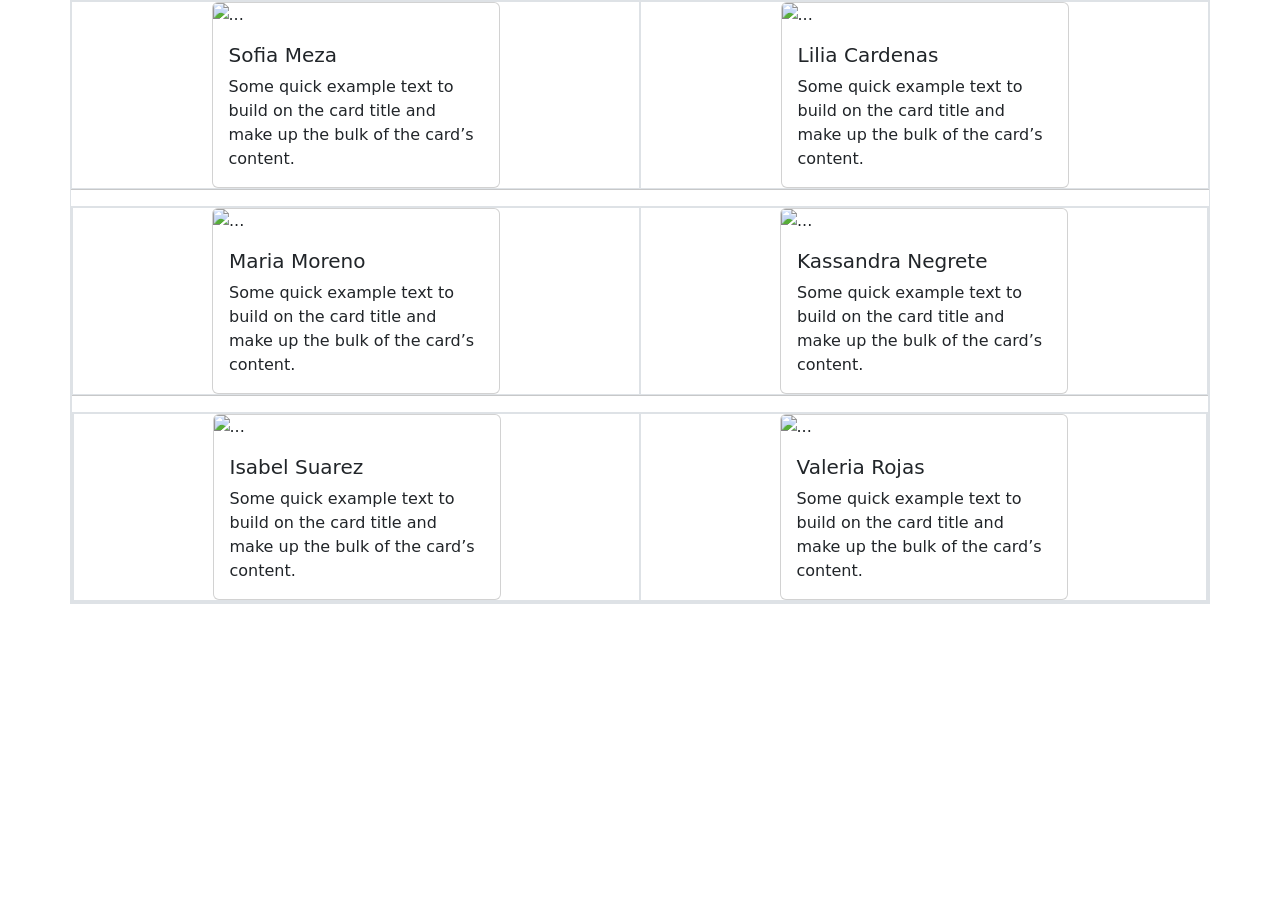
==== about.html @ 9cfa8917 "Se crea la estructura html" ====
<!DOCTYPE html>
<html lang="en">
<head>
    <meta charset="UTF-8">
    <meta name="viewport" content="width=device-width, initial-scale=1.0">
    <title>Nosotros</title>
    <link href="https://cdn.jsdelivr.net/npm/bootstrap@5.3.7/dist/css/bootstrap.min.css" rel="stylesheet" integrity="sha384-LN+7fdVzj6u52u30Kp6M/trliBMCMKTyK833zpbD+pXdCLuTusPj697FH4R/5mcr" crossorigin="anonymous">
</head>
<body>
   <div class="container border">
  <div class="row">
    <div class=" col-3 col-md col-sm border">
            <div class="card mx-auto" style="width: 18rem; margin:auto">
  <img src="" class="card-img-top" alt="...">
  <div class="card-body">
    <h5 class="card-title">Sofia Meza</h5>
    <p class="card-text">Some quick example text to build on the card title and make up the bulk of the card’s content.</p>
  </div>
        </div>
  </div>

  <div class="col-sm border">
     <div class="card mx-auto" style="width: 18rem; margin:auto">
  <img src="" class="card-img-top" alt="...">
  <div class="card-body">
    <h5 class="card-title">Lilia Cardenas</h5>
    <p class="card-text">Some quick example text to build on the card title and make up the bulk of the card’s content.</p>
  </div>
     </div>
</div>
<hr>

<div class="container border">
  <div class="row">
    <div class=" col-3 col-md col-sm border">
            <div class="card mx-auto" style="width: 18rem; margin:auto">
  <img src="" class="card-img-top" alt="...">
  <div class="card-body">
    <h5 class="card-title">Maria Moreno</h5>
    <p class="card-text">Some quick example text to build on the card title and make up the bulk of the card’s content.</p>
  </div>
        </div>
  </div>

  <div class="col-sm border">
     <div class="card mx-auto" style="width: 18rem; margin:auto">
  <img src="" class="card-img-top" alt="...">
  <div class="card-body">
    <h5 class="card-title"> Kassandra Negrete</h5>
    <p class="card-text">Some quick example text to build on the card title and make up the bulk of the card’s content.</p>
  </div>
     </div>
</div>

<hr>

<div class="container border">
  <div class="row">
    <div class=" col-3 col-md col-sm border">
            <div class="card mx-auto" style="width: 18rem; margin:auto">
  <img src="" class="card-img-top" alt="...">
  <div class="card-body">
    <h5 class="card-title">Isabel Suarez</h5>
    <p class="card-text">Some quick example text to build on the card title and make up the bulk of the card’s content.</p>
  </div>
        </div>
  </div>
  <div class="col-sm border">
     <div class="card mx-auto" style="width: 18rem; margin:auto">
  <img src="" class="card-img-top" alt="...">
  <div class="card-body">
    <h5 class="card-title">Valeria Rojas</h5>
    <p class="card-text">Some quick example text to build on the card title and make up the bulk of the card’s content.</p>
  </div>
     </div>

</div>

    <script src="https://cdn.jsdelivr.net/npm/bootstrap@5.3.7/dist/js/bootstrap.bundle.min.js" integrity="sha384-ndDqU0Gzau9qJ1lfW4pNLlhNTkCfHzAVBReH9diLvGRem5+R9g2FzA8ZGN954O5Q" crossorigin="anonymous"></script>
</body>
</html>
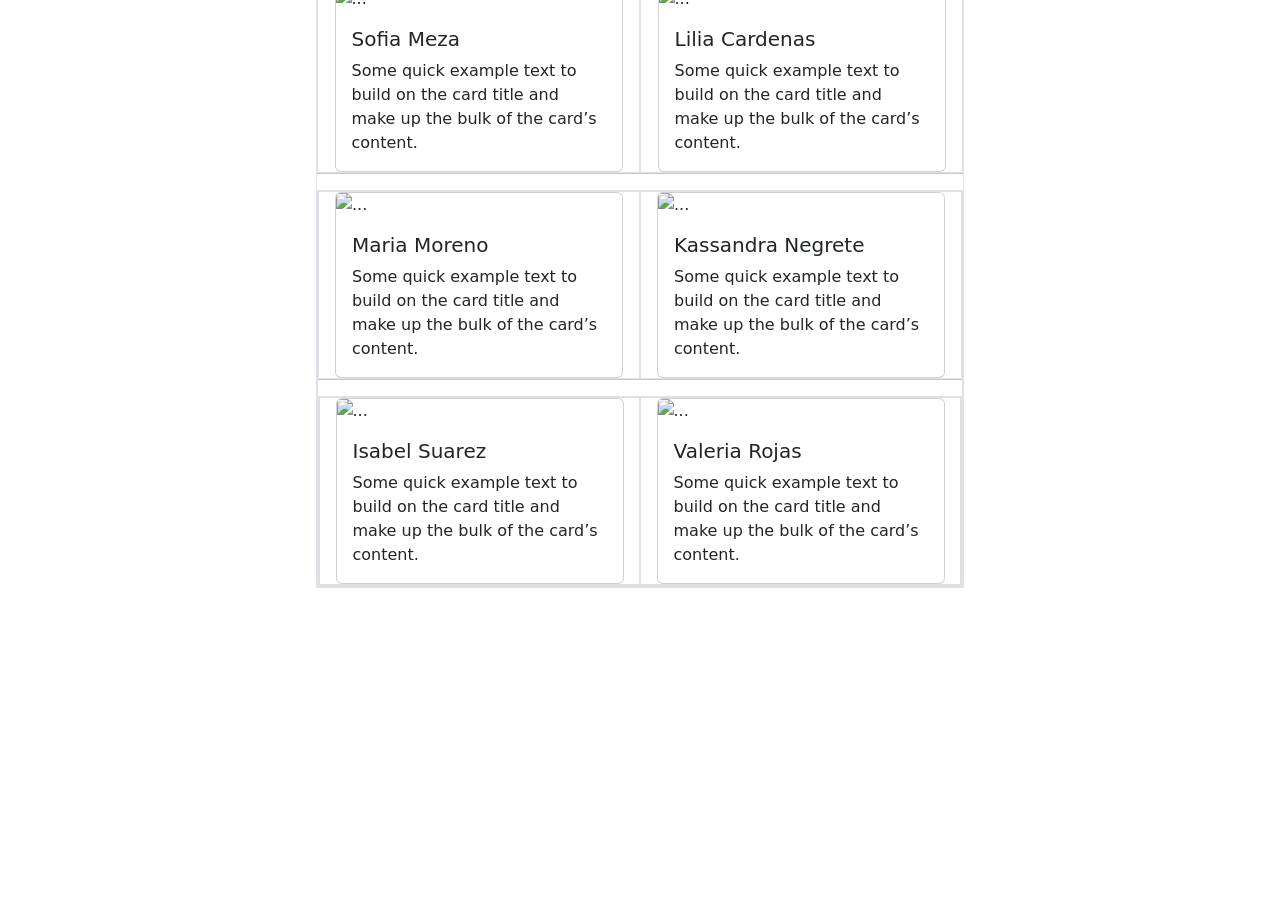
==== commit d8048deb: "Se creo la estructura html responsive" ====
--- a/about.html
+++ b/about.html
@@ -7,6 +7,7 @@
     <link href="https://cdn.jsdelivr.net/npm/bootstrap@5.3.7/dist/css/bootstrap.min.css" rel="stylesheet" integrity="sha384-LN+7fdVzj6u52u30Kp6M/trliBMCMKTyK833zpbD+pXdCLuTusPj697FH4R/5mcr" crossorigin="anonymous">
 </head>
 <body>
+    <div class="row row-cols-1 row-cols-md-2  g-3">
    <div class="container border">
   <div class="row">
     <div class=" col-3 col-md col-sm border">
@@ -73,8 +74,8 @@
     <p class="card-text">Some quick example text to build on the card title and make up the bulk of the card’s content.</p>
   </div>
      </div>
-
 </div>
+  </div>
 
     <script src="https://cdn.jsdelivr.net/npm/bootstrap@5.3.7/dist/js/bootstrap.bundle.min.js" integrity="sha384-ndDqU0Gzau9qJ1lfW4pNLlhNTkCfHzAVBReH9diLvGRem5+R9g2FzA8ZGN954O5Q" crossorigin="anonymous"></script>
 </body>
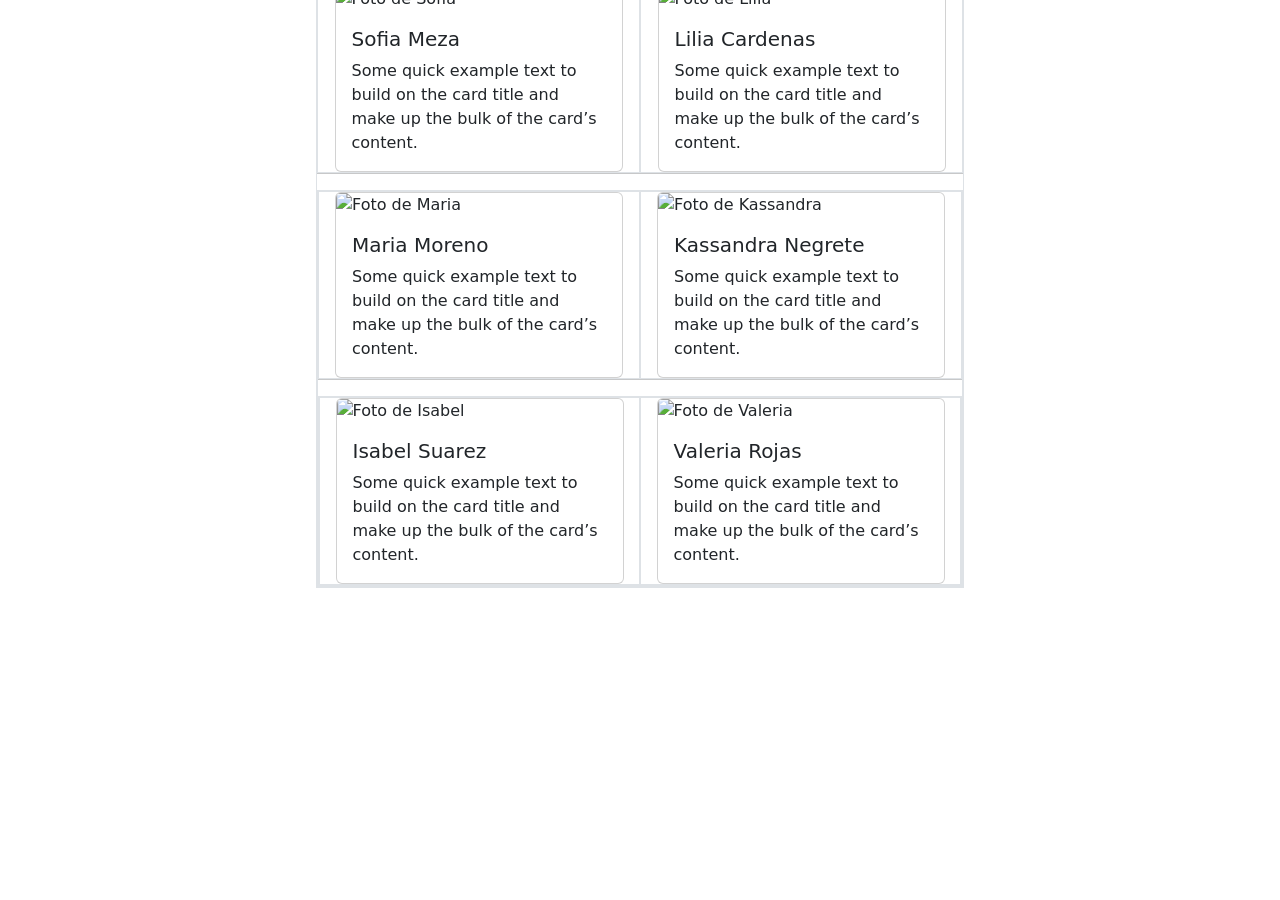
==== commit abf4cea6: "Se agregaron las imagenes en la estructura html" ====
--- a/about.html
+++ b/about.html
@@ -12,7 +12,7 @@
   <div class="row">
     <div class=" col-3 col-md col-sm border">
             <div class="card mx-auto" style="width: 18rem; margin:auto">
-  <img src="" class="card-img-top" alt="...">
+  <img src="img/sofia.jpg" class="card-img-top" alt="Foto de Sofia">
   <div class="card-body">
     <h5 class="card-title">Sofia Meza</h5>
     <p class="card-text">Some quick example text to build on the card title and make up the bulk of the card’s content.</p>
@@ -22,7 +22,7 @@
 
   <div class="col-sm border">
      <div class="card mx-auto" style="width: 18rem; margin:auto">
-  <img src="" class="card-img-top" alt="...">
+  <img src="img/lilia.jpg" class="card-img-top" alt="Foto de Lilia">
   <div class="card-body">
     <h5 class="card-title">Lilia Cardenas</h5>
     <p class="card-text">Some quick example text to build on the card title and make up the bulk of the card’s content.</p>
@@ -35,7 +35,7 @@
   <div class="row">
     <div class=" col-3 col-md col-sm border">
             <div class="card mx-auto" style="width: 18rem; margin:auto">
-  <img src="" class="card-img-top" alt="...">
+  <img src="img/maria.jpg" class="card-img-top" alt="Foto de Maria">
   <div class="card-body">
     <h5 class="card-title">Maria Moreno</h5>
     <p class="card-text">Some quick example text to build on the card title and make up the bulk of the card’s content.</p>
@@ -45,7 +45,7 @@
 
   <div class="col-sm border">
      <div class="card mx-auto" style="width: 18rem; margin:auto">
-  <img src="" class="card-img-top" alt="...">
+  <img src="img/kassandra.jpg" class="card-img-top" alt="Foto de Kassandra">
   <div class="card-body">
     <h5 class="card-title"> Kassandra Negrete</h5>
     <p class="card-text">Some quick example text to build on the card title and make up the bulk of the card’s content.</p>
@@ -59,7 +59,7 @@
   <div class="row">
     <div class=" col-3 col-md col-sm border">
             <div class="card mx-auto" style="width: 18rem; margin:auto">
-  <img src="" class="card-img-top" alt="...">
+  <img src="img/isabel.jpg" class="card-img-top" alt="Foto de Isabel">
   <div class="card-body">
     <h5 class="card-title">Isabel Suarez</h5>
     <p class="card-text">Some quick example text to build on the card title and make up the bulk of the card’s content.</p>
@@ -68,7 +68,7 @@
   </div>
   <div class="col-sm border">
      <div class="card mx-auto" style="width: 18rem; margin:auto">
-  <img src="" class="card-img-top" alt="...">
+  <img src="img/valeria.jpg" class="card-img-top" alt="Foto de Valeria">
   <div class="card-body">
     <h5 class="card-title">Valeria Rojas</h5>
     <p class="card-text">Some quick example text to build on the card title and make up the bulk of the card’s content.</p>
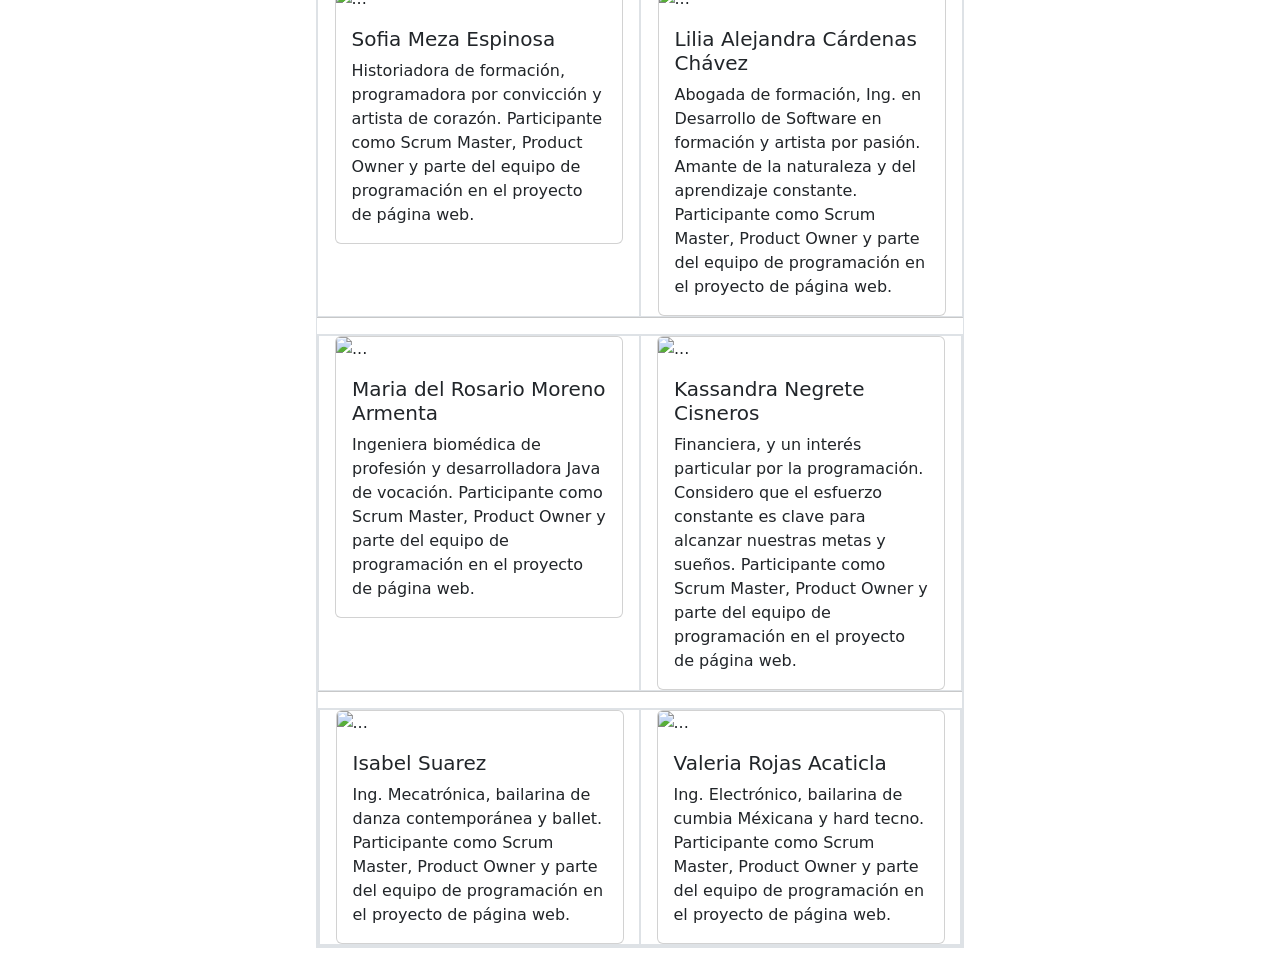
==== commit fa929e23: "se agregaron las biografías de las integrantes en la estructura de html" ====
--- a/about.html
+++ b/about.html
@@ -12,20 +12,22 @@
   <div class="row">
     <div class=" col-3 col-md col-sm border">
             <div class="card mx-auto" style="width: 18rem; margin:auto">
-  <img src="img/sofia.jpg" class="card-img-top" alt="Foto de Sofia">
+  <img src="" class="card-img-top" alt="...">
   <div class="card-body">
-    <h5 class="card-title">Sofia Meza</h5>
-    <p class="card-text">Some quick example text to build on the card title and make up the bulk of the card’s content.</p>
+    <h5 class="card-title">Sofia Meza Espinosa</h5>
+    <p class="card-text">Historiadora de formación, programadora por convicción y artista de corazón. 
+      Participante como Scrum Master, Product Owner y parte del equipo de programación en el proyecto de página web.</p>
   </div>
         </div>
   </div>
 
   <div class="col-sm border">
      <div class="card mx-auto" style="width: 18rem; margin:auto">
-  <img src="img/lilia.jpg" class="card-img-top" alt="Foto de Lilia">
+  <img src="" class="card-img-top" alt="...">
   <div class="card-body">
-    <h5 class="card-title">Lilia Cardenas</h5>
-    <p class="card-text">Some quick example text to build on the card title and make up the bulk of the card’s content.</p>
+    <h5 class="card-title">Lilia Alejandra Cárdenas Chávez</h5>
+    <p class="card-text">Abogada de formación, Ing. en Desarrollo de Software en formación y artista por pasión. Amante de la naturaleza y del aprendizaje constante.
+      Participante como Scrum Master, Product Owner y parte del equipo de programación en el proyecto de página web.</p>
   </div>
      </div>
 </div>
@@ -35,20 +37,23 @@
   <div class="row">
     <div class=" col-3 col-md col-sm border">
             <div class="card mx-auto" style="width: 18rem; margin:auto">
-  <img src="img/maria.jpg" class="card-img-top" alt="Foto de Maria">
+  <img src="" class="card-img-top" alt="...">
   <div class="card-body">
-    <h5 class="card-title">Maria Moreno</h5>
-    <p class="card-text">Some quick example text to build on the card title and make up the bulk of the card’s content.</p>
+    <h5 class="card-title">Maria del Rosario Moreno Armenta</h5>
+    <p class="card-text"> Ingeniera biomédica de profesión y desarrolladora Java de vocación.
+      Participante como Scrum Master, Product Owner y parte del equipo de programación en el proyecto de página web.
+    </p>
   </div>
         </div>
   </div>
 
   <div class="col-sm border">
      <div class="card mx-auto" style="width: 18rem; margin:auto">
-  <img src="img/kassandra.jpg" class="card-img-top" alt="Foto de Kassandra">
+  <img src="" class="card-img-top" alt="...">
   <div class="card-body">
-    <h5 class="card-title"> Kassandra Negrete</h5>
-    <p class="card-text">Some quick example text to build on the card title and make up the bulk of the card’s content.</p>
+    <h5 class="card-title"> Kassandra Negrete Cisneros</h5>
+    <p class="card-text">Financiera, y un interés particular por la programación. Considero que el esfuerzo constante es clave para alcanzar nuestras metas y sueños. 
+      Participante como Scrum Master, Product Owner y parte del equipo de programación en el proyecto de página web.</p>
   </div>
      </div>
 </div>
@@ -59,19 +64,22 @@
   <div class="row">
     <div class=" col-3 col-md col-sm border">
             <div class="card mx-auto" style="width: 18rem; margin:auto">
-  <img src="img/isabel.jpg" class="card-img-top" alt="Foto de Isabel">
+  <img src="" class="card-img-top" alt="...">
   <div class="card-body">
     <h5 class="card-title">Isabel Suarez</h5>
-    <p class="card-text">Some quick example text to build on the card title and make up the bulk of the card’s content.</p>
+    <p class="card-text">Ing. Mecatrónica, bailarina de danza contemporánea y ballet.
+      Participante como Scrum Master, Product Owner y parte del equipo de programación en el proyecto de página web.
+    </p>
   </div>
         </div>
   </div>
   <div class="col-sm border">
      <div class="card mx-auto" style="width: 18rem; margin:auto">
-  <img src="img/valeria.jpg" class="card-img-top" alt="Foto de Valeria">
+  <img src="" class="card-img-top" alt="...">
   <div class="card-body">
-    <h5 class="card-title">Valeria Rojas</h5>
-    <p class="card-text">Some quick example text to build on the card title and make up the bulk of the card’s content.</p>
+    <h5 class="card-title">Valeria Rojas Acaticla</h5>
+    <p class="card-text">Ing. Electrónico, bailarina de cumbia Méxicana y hard tecno.
+Participante como Scrum Master, Product Owner y parte del equipo de programación en el proyecto de página web.</p>
   </div>
      </div>
 </div>
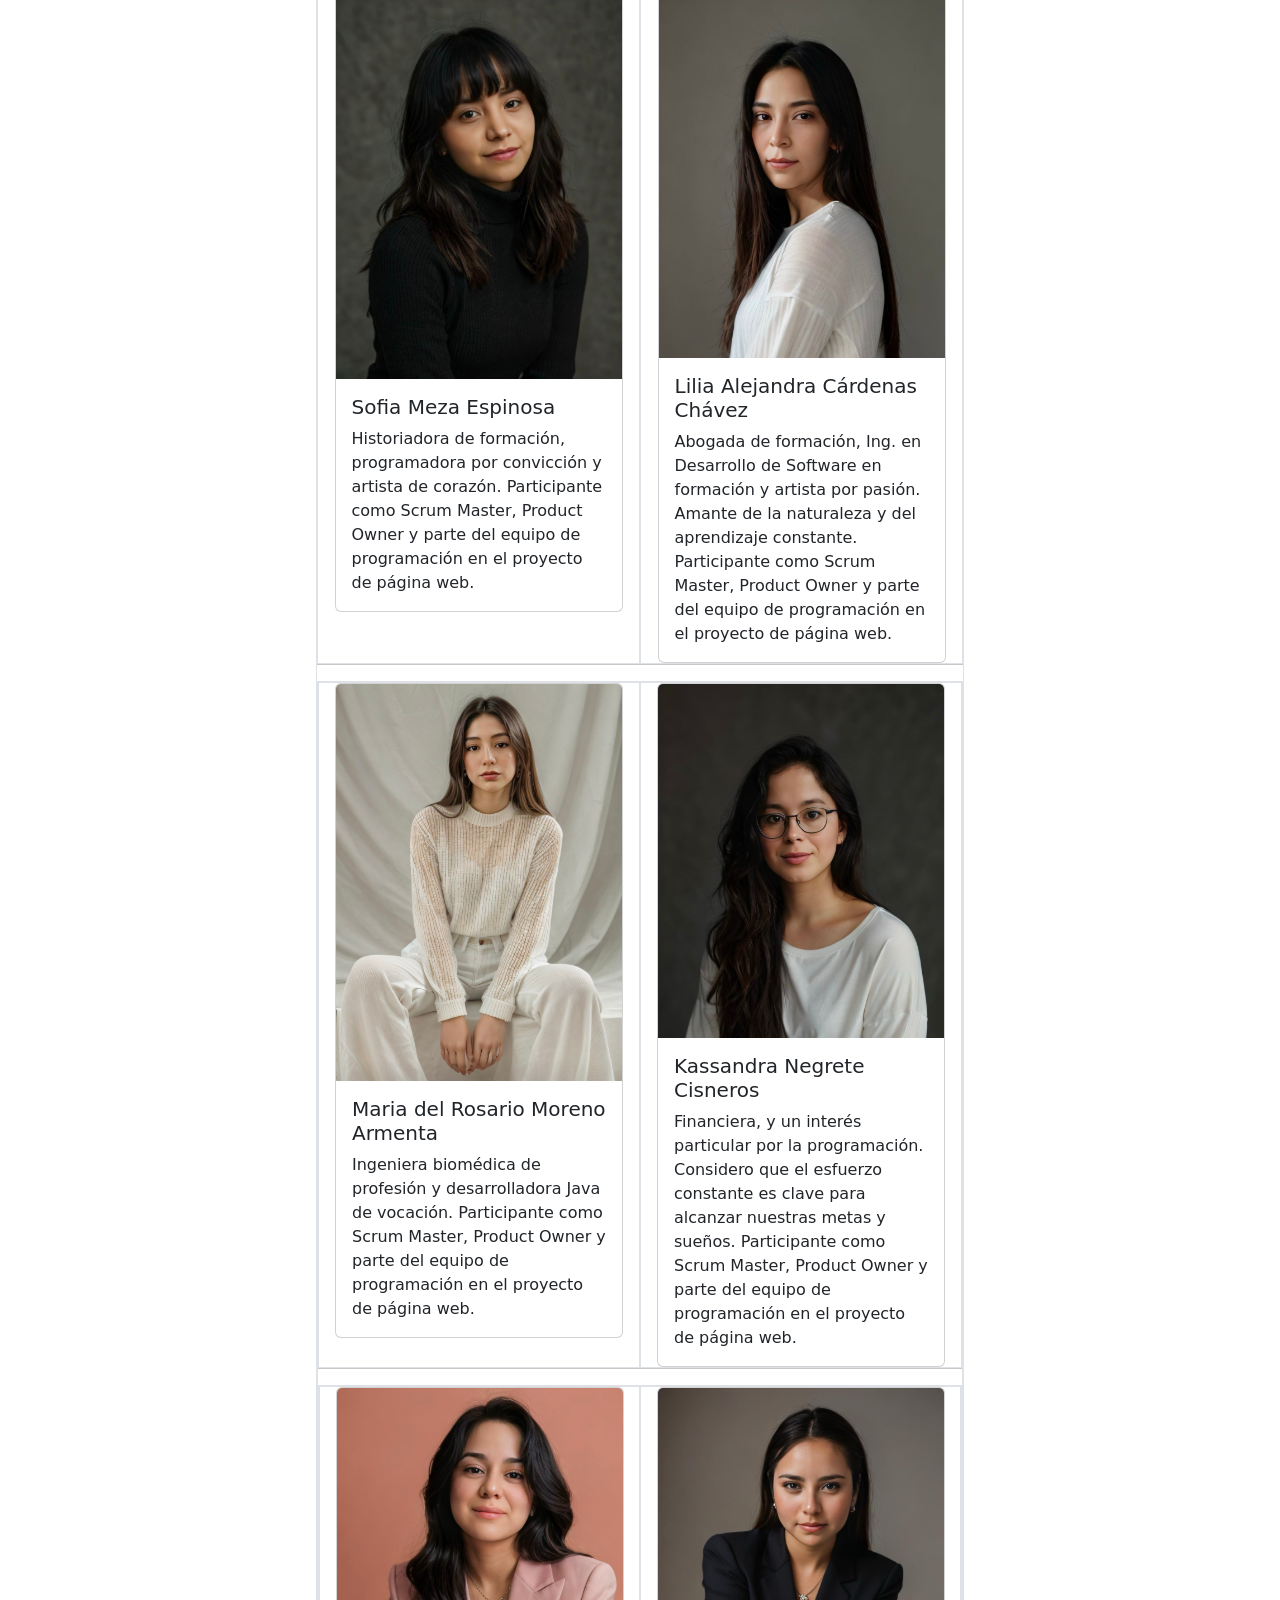
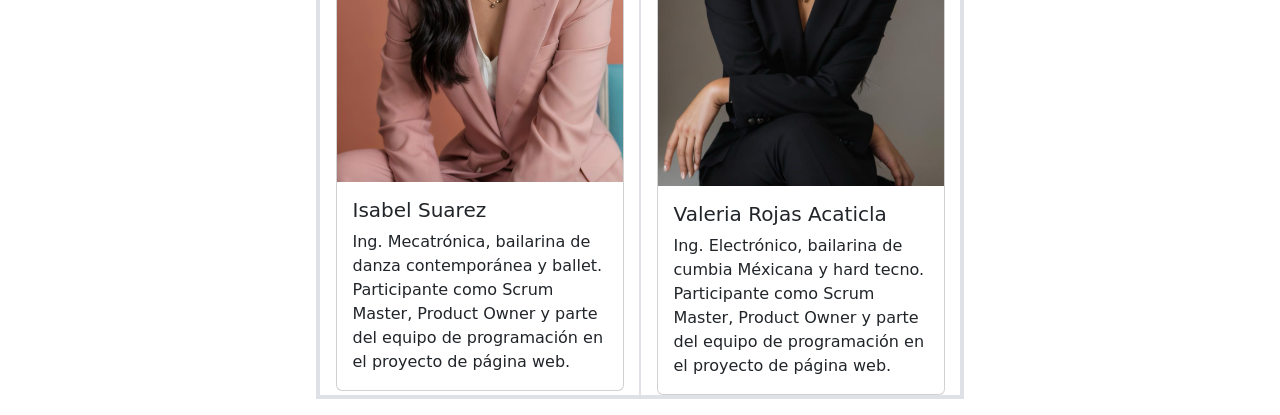
==== commit 9c67f196: "Merge branch 'develop' of github.com:alcachofa96/e-commerce-academia-de-baile into develop" ====
--- a/about.html
+++ b/about.html
@@ -12,7 +12,7 @@
   <div class="row">
     <div class=" col-3 col-md col-sm border">
             <div class="card mx-auto" style="width: 18rem; margin:auto">
-  <img src="" class="card-img-top" alt="...">
+  <img src="img/sofia.jpg" class="card-img-top" alt="Foto de Sofia">
   <div class="card-body">
     <h5 class="card-title">Sofia Meza Espinosa</h5>
     <p class="card-text">Historiadora de formación, programadora por convicción y artista de corazón. 
@@ -23,7 +23,7 @@
 
   <div class="col-sm border">
      <div class="card mx-auto" style="width: 18rem; margin:auto">
-  <img src="" class="card-img-top" alt="...">
+  <img src="img/lilia.jpg" class="card-img-top" alt="Foto de Lilia">
   <div class="card-body">
     <h5 class="card-title">Lilia Alejandra Cárdenas Chávez</h5>
     <p class="card-text">Abogada de formación, Ing. en Desarrollo de Software en formación y artista por pasión. Amante de la naturaleza y del aprendizaje constante.
@@ -37,7 +37,7 @@
   <div class="row">
     <div class=" col-3 col-md col-sm border">
             <div class="card mx-auto" style="width: 18rem; margin:auto">
-  <img src="" class="card-img-top" alt="...">
+  <img src="img/maria.jpg" class="card-img-top" alt="Foto de Maria">
   <div class="card-body">
     <h5 class="card-title">Maria del Rosario Moreno Armenta</h5>
     <p class="card-text"> Ingeniera biomédica de profesión y desarrolladora Java de vocación.
@@ -49,7 +49,7 @@
 
   <div class="col-sm border">
      <div class="card mx-auto" style="width: 18rem; margin:auto">
-  <img src="" class="card-img-top" alt="...">
+  <img src="img/kassandra.jpg" class="card-img-top" alt="Foto de Kassandra">
   <div class="card-body">
     <h5 class="card-title"> Kassandra Negrete Cisneros</h5>
     <p class="card-text">Financiera, y un interés particular por la programación. Considero que el esfuerzo constante es clave para alcanzar nuestras metas y sueños. 
@@ -64,7 +64,7 @@
   <div class="row">
     <div class=" col-3 col-md col-sm border">
             <div class="card mx-auto" style="width: 18rem; margin:auto">
-  <img src="" class="card-img-top" alt="...">
+  <img src="img/isabel.jpg" class="card-img-top" alt="Foto de Isabel">
   <div class="card-body">
     <h5 class="card-title">Isabel Suarez</h5>
     <p class="card-text">Ing. Mecatrónica, bailarina de danza contemporánea y ballet.
@@ -75,7 +75,7 @@
   </div>
   <div class="col-sm border">
      <div class="card mx-auto" style="width: 18rem; margin:auto">
-  <img src="" class="card-img-top" alt="...">
+  <img src="img/valeria.jpg" class="card-img-top" alt="Foto de Valeria">
   <div class="card-body">
     <h5 class="card-title">Valeria Rojas Acaticla</h5>
     <p class="card-text">Ing. Electrónico, bailarina de cumbia Méxicana y hard tecno.
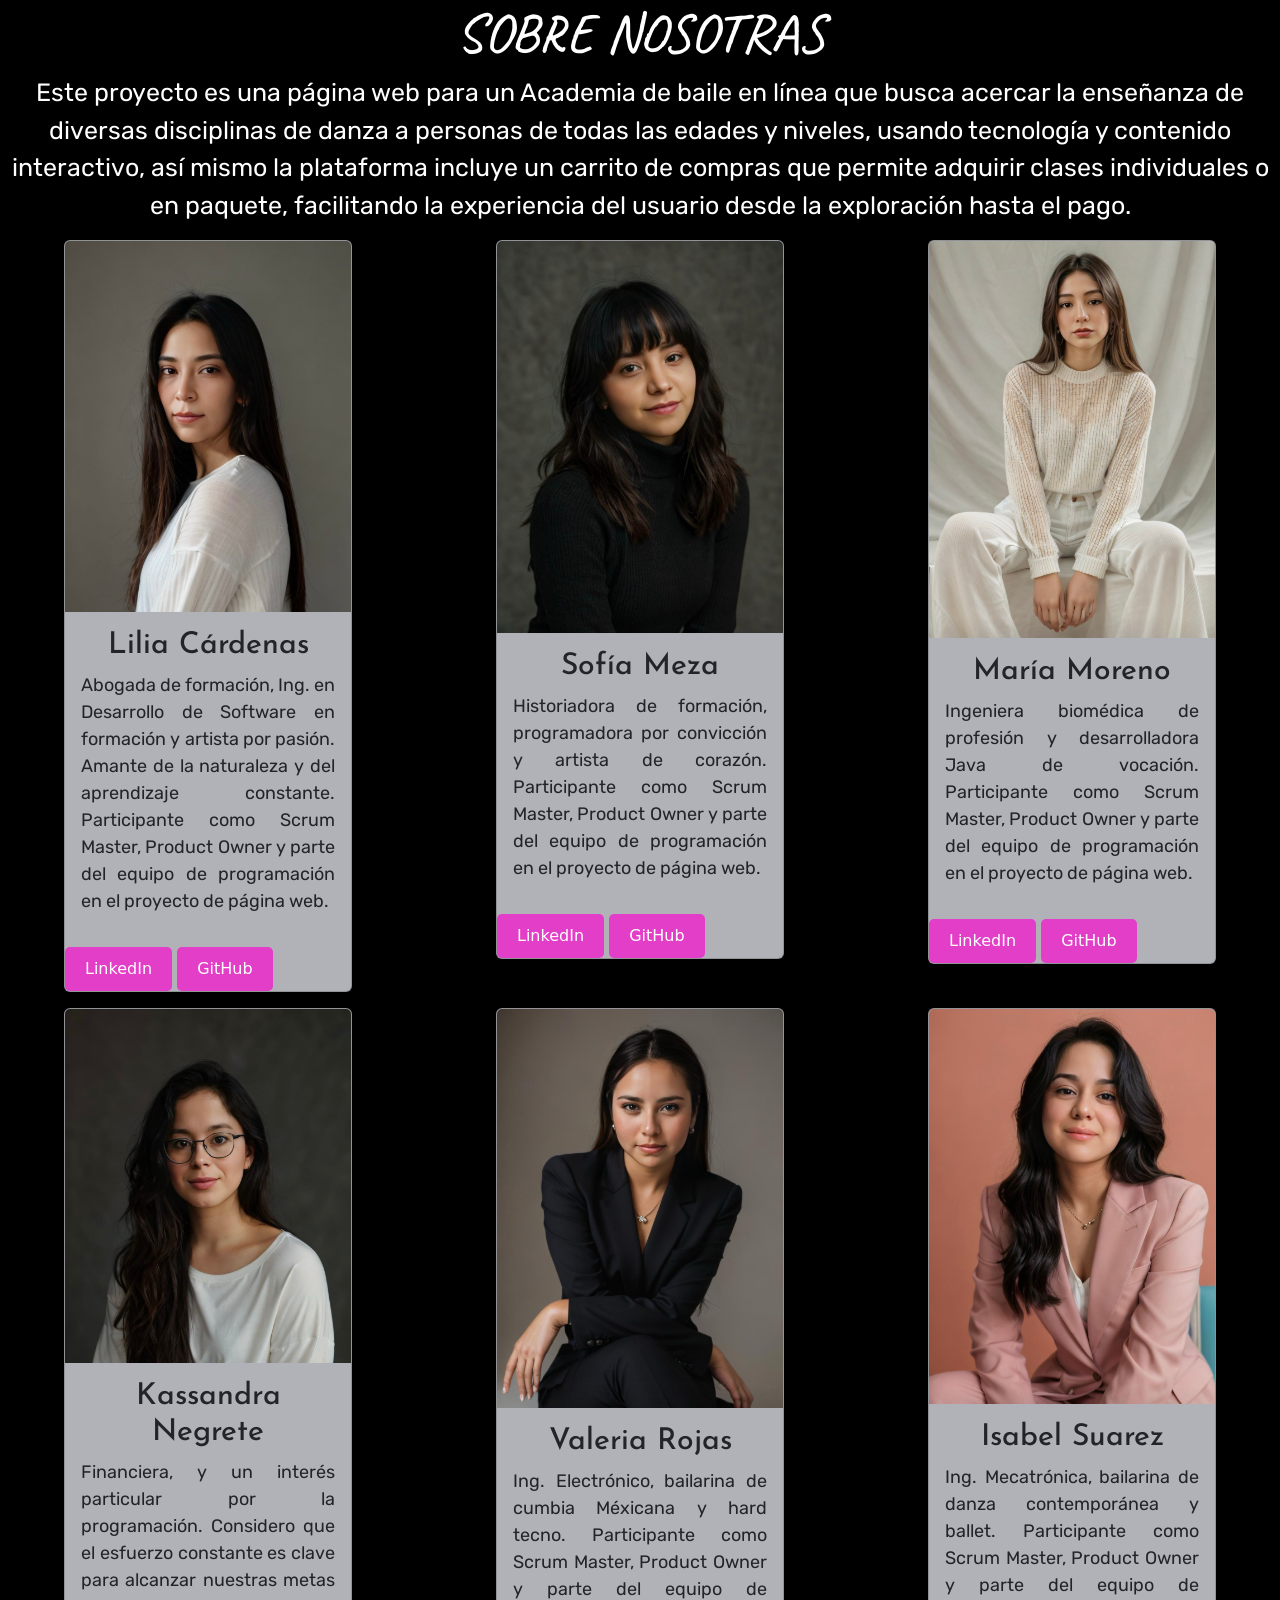
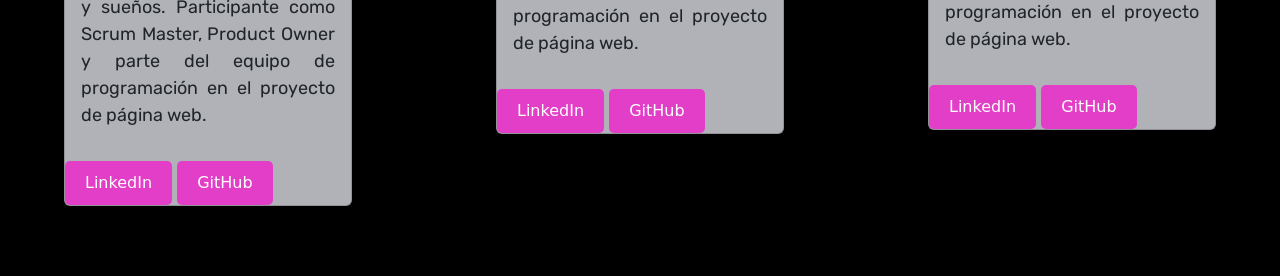
==== commit ecbf6917: "Se agregaron estilos CSS" ====
--- a/about.html
+++ b/about.html
@@ -1,90 +1,157 @@
 <!DOCTYPE html>
 <html lang="en">
+
 <head>
-    <meta charset="UTF-8">
-    <meta name="viewport" content="width=device-width, initial-scale=1.0">
-    <title>Nosotros</title>
-    <link href="https://cdn.jsdelivr.net/npm/bootstrap@5.3.7/dist/css/bootstrap.min.css" rel="stylesheet" integrity="sha384-LN+7fdVzj6u52u30Kp6M/trliBMCMKTyK833zpbD+pXdCLuTusPj697FH4R/5mcr" crossorigin="anonymous">
+  <meta charset="UTF-8">
+  <meta name="viewport" content="width=device-width, initial-scale=1.0">
+  <title>Nosotros</title>
+  <link href="https://cdn.jsdelivr.net/npm/bootstrap@5.3.7/dist/css/bootstrap.min.css" rel="stylesheet"
+    integrity="sha384-LN+7fdVzj6u52u30Kp6M/trliBMCMKTyK833zpbD+pXdCLuTusPj697FH4R/5mcr" crossorigin="anonymous">
+  <link rel="stylesheet" href="./styles.css">
+  <link rel="preconnect" href="https://fonts.googleapis.com">
+  <link rel="preconnect" href="https://fonts.googleapis.com">
+  <link rel="preconnect" href="https://fonts.gstatic.com" crossorigin>
+  <link href="https://fonts.googleapis.com/css2?family=Caveat:wght@400..700&display=swap" rel="stylesheet">
+  <link rel="preconnect" href="https://fonts.gstatic.com" crossorigin>
+
+  <link rel="preconnect" href="https://fonts.googleapis.com">
+  <link rel="preconnect" href="https://fonts.gstatic.com" crossorigin>
+  <link href="https://fonts.googleapis.com/css2?family=Rubik:ital,wght@0,300..900;1,300..900&display=swap"
+    rel="stylesheet">
+
+  <link rel="preconnect" href="https://fonts.googleapis.com">
+  <link rel="preconnect" href="https://fonts.gstatic.com" crossorigin>
+  <link href="https://fonts.googleapis.com/css2?family=Josefin+Sans:ital,wght@0,100..700;1,100..700&display=swap"
+    rel="stylesheet">
+
+
 </head>
+
 <body>
-    <div class="row row-cols-1 row-cols-md-2  g-3">
-   <div class="container border">
-  <div class="row">
-    <div class=" col-3 col-md col-sm border">
-            <div class="card mx-auto" style="width: 18rem; margin:auto">
-  <img src="img/sofia.jpg" class="card-img-top" alt="Foto de Sofia">
-  <div class="card-body">
-    <h5 class="card-title">Sofia Meza Espinosa</h5>
-    <p class="card-text">Historiadora de formación, programadora por convicción y artista de corazón. 
-      Participante como Scrum Master, Product Owner y parte del equipo de programación en el proyecto de página web.</p>
+
+  <div>
+    <h1 class="titulo">SOBRE NOSOTRAS</h1>
   </div>
-        </div>
+  <div>
+    <p class="textoCuerpo"> Este proyecto es una página web para un Academia de baile en línea que busca acercar la
+      enseñanza de diversas disciplinas de danza a personas de todas las edades y niveles, usando tecnología y contenido
+      interactivo, así mismo la plataforma incluye un carrito de compras que permite adquirir clases individuales o en
+      paquete, facilitando la experiencia del usuario desde la exploración hasta el pago.</p>
   </div>
 
-  <div class="col-sm border">
-     <div class="card mx-auto" style="width: 18rem; margin:auto">
-  <img src="img/lilia.jpg" class="card-img-top" alt="Foto de Lilia">
-  <div class="card-body">
-    <h5 class="card-title">Lilia Alejandra Cárdenas Chávez</h5>
-    <p class="card-text">Abogada de formación, Ing. en Desarrollo de Software en formación y artista por pasión. Amante de la naturaleza y del aprendizaje constante.
-      Participante como Scrum Master, Product Owner y parte del equipo de programación en el proyecto de página web.</p>
-  </div>
-     </div>
-</div>
-<hr>
+  <div class="" style="margin-bottom: 70px;">
+    <div class="row row-cols-1 row-cols-md-2 row-cols-lg-3 g-3">
+      <div class="col">
+        <div class="card mx-auto" style="width: 18rem; margin:auto">
+          <img src="./img/lilia.jpg" class="card-img-top" alt="...">
+          <div class="card-body">
+            <h5 class="cardTitle">Lilia Cárdenas</h5>
+            <p class="cardText">Abogada de formación, Ing. en Desarrollo de Software en formación y artista por pasión.
+              Amante de la naturaleza y del aprendizaje constante.
+              Participante como Scrum Master, Product Owner y parte del equipo de programación en el proyecto de página
+              web.</p>
+          </div>
+          <div>
 
-<div class="container border">
-  <div class="row">
-    <div class=" col-3 col-md col-sm border">
-            <div class="card mx-auto" style="width: 18rem; margin:auto">
-  <img src="img/maria.jpg" class="card-img-top" alt="Foto de Maria">
-  <div class="card-body">
-    <h5 class="card-title">Maria del Rosario Moreno Armenta</h5>
-    <p class="card-text"> Ingeniera biomédica de profesión y desarrolladora Java de vocación.
-      Participante como Scrum Master, Product Owner y parte del equipo de programación en el proyecto de página web.
-    </p>
-  </div>
+            <a href="https://www.linkedin.com/in/lilia-c%C3%A1rdenas-049604313?trk=contact-info" target="_blank"><button
+                type="button" class="btn">LinkedIn</button></a>
+            <a href="https://github.com/liliacar" target="_blank"><button type="button" class="btn">GitHub</button></a>
+
+          </div>
         </div>
+      </div>
+
+      <div class="col">
+        <div class="card mx-auto" style="width: 18rem; margin:auto">
+          <img src="./img/sofia.jpg" class="card-img-top" alt="...">
+          <div class="card-body">
+            <h5 class="cardTitle">Sofía Meza</h5>
+            <p class="cardText">Historiadora de formación, programadora por convicción y artista de corazón.
+              Participante como Scrum Master, Product Owner y parte del equipo de programación en el proyecto de página
+              web.</p>
+          </div>
+          <div>
+            <a href="https://www.linkedin.com/in/sof%C3%ADa-meza-espinosa-33200b213/" target="_blank"><button
+                type="button" class="btn">LinkedIn</button></a>
+            <a href="https://github.com/alcachofa96" target="_blank"><button type="button" class="btn">GitHub</button></a>
+          </div>
+        </div>
+      </div>
+
+      <div class="col">
+        <div class="card mx-auto" style="width: 18rem; margin:auto">
+          <img src="./img/maria.jpg" class="card-img-top" alt="...">
+          <div class="card-body">
+            <h5 class="cardTitle">María Moreno</h5>
+            <p class="cardText">Ingeniera biomédica de profesión y desarrolladora Java de vocación.
+              Participante como Scrum Master, Product Owner y parte del equipo de programación en el proyecto de página
+              web.</p>
+          </div>
+          <div>
+            <a href="https://www.linkedin.com/in/mariamorenoarm/" target="_blank"><button
+                type="button" class="btn">LinkedIn</button></a>
+            <a href="https://github.com/mariamorenoarm" target="_blank"><button type="button" class="btn">GitHub</button></a>
+          </div>
+        </div>
+      </div>
+
+      <div class="col">
+        <div class="card mx-auto" style="width: 18rem; margin:auto">
+          <img src="./img/kassandra.jpg" class="card-img-top" alt="...">
+          <div class="card-body">
+            <h5 class="cardTitle">Kassandra Negrete</h5>
+            <p class="cardText">Financiera, y un interés particular por la programación. Considero que el esfuerzo
+              constante es clave para alcanzar nuestras metas y sueños.
+              Participante como Scrum Master, Product Owner y parte del equipo de programación en el proyecto de página
+              web.</p>
+          </div>
+          <div>
+            <a href="https://www.linkedin.com/in/kassandra-negrete/" target="_blank"><button
+                type="button" class="btn">LinkedIn</button></a>
+            <a href="https://github.com/kass-98" target="_blank"><button type="button" class="btn">GitHub</button></a>
+          </div>
+        </div>
+      </div>
+
+      <div class="col">
+        <div class="card mx-auto" style="width: 18rem; margin:auto">
+          <img src="./img/valeria.jpg" class="card-img-top" alt="...">
+          <div class="card-body">
+            <h5 class="cardTitle">Valeria Rojas</h5>
+            <p class="cardText">Ing. Electrónico, bailarina de cumbia Méxicana y hard tecno.
+              Participante como Scrum Master, Product Owner y parte del equipo de programación en el proyecto de página
+              web.</p>
+          </div>
+          <div>
+            <a href="https://www.linkedin.com/in/valeria-rojas-acatitla-288832358?utm_source=share&utm_campaign=share_via&utm_content=profile&utm_medium=ios_app" target="_blank"><button
+                type="button" class="btn">LinkedIn</button></a>
+            <a href="https://github.com/valeriaR632" target="_blank"><button type="button" class="btn">GitHub</button></a>
+          </div>
+        </div>
+      </div>
+
+      <div class="col">
+        <div class="card mx-auto" style="width: 18rem; margin:auto">
+          <img src="./img/isabel.jpg" class="card-img-top" alt="...">
+          <div class="card-body">
+            <h5 class="cardTitle">Isabel Suarez</h5>
+            <p class="cardText">Ing. Mecatrónica, bailarina de danza contemporánea y ballet.
+              Participante como Scrum Master, Product Owner y parte del equipo de programación en el proyecto de página
+              web.</p>
+          </div>
+          <div>
+            <a href="https://www.linkedin.com/in/itsisabelsuarez/" target="_blank"><button
+                type="button" class="btn">LinkedIn</button></a>
+            <a href="https://github.com/itsisabelsuarez" target="_blank"><button type="button" class="btn">GitHub</button></a>
+          </div>
+        </div>
+      </div>
+    </div>
   </div>
 
-  <div class="col-sm border">
-     <div class="card mx-auto" style="width: 18rem; margin:auto">
-  <img src="img/kassandra.jpg" class="card-img-top" alt="Foto de Kassandra">
-  <div class="card-body">
-    <h5 class="card-title"> Kassandra Negrete Cisneros</h5>
-    <p class="card-text">Financiera, y un interés particular por la programación. Considero que el esfuerzo constante es clave para alcanzar nuestras metas y sueños. 
-      Participante como Scrum Master, Product Owner y parte del equipo de programación en el proyecto de página web.</p>
-  </div>
-     </div>
-</div>
+  <script src="https://cdn.jsdelivr.net/npm/bootstrap@5.3.7/dist/js/bootstrap.bundle.min.js"
+    integrity="sha384-ndDqU0Gzau9qJ1lfW4pNLlhNTkCfHzAVBReH9diLvGRem5+R9g2FzA8ZGN954O5Q"
+    crossorigin="anonymous"></script>
+</body>
 
-<hr>
-
-<div class="container border">
-  <div class="row">
-    <div class=" col-3 col-md col-sm border">
-            <div class="card mx-auto" style="width: 18rem; margin:auto">
-  <img src="img/isabel.jpg" class="card-img-top" alt="Foto de Isabel">
-  <div class="card-body">
-    <h5 class="card-title">Isabel Suarez</h5>
-    <p class="card-text">Ing. Mecatrónica, bailarina de danza contemporánea y ballet.
-      Participante como Scrum Master, Product Owner y parte del equipo de programación en el proyecto de página web.
-    </p>
-  </div>
-        </div>
-  </div>
-  <div class="col-sm border">
-     <div class="card mx-auto" style="width: 18rem; margin:auto">
-  <img src="img/valeria.jpg" class="card-img-top" alt="Foto de Valeria">
-  <div class="card-body">
-    <h5 class="card-title">Valeria Rojas Acaticla</h5>
-    <p class="card-text">Ing. Electrónico, bailarina de cumbia Méxicana y hard tecno.
-Participante como Scrum Master, Product Owner y parte del equipo de programación en el proyecto de página web.</p>
-  </div>
-     </div>
-</div>
-  </div>
-
-    <script src="https://cdn.jsdelivr.net/npm/bootstrap@5.3.7/dist/js/bootstrap.bundle.min.js" integrity="sha384-ndDqU0Gzau9qJ1lfW4pNLlhNTkCfHzAVBReH9diLvGRem5+R9g2FzA8ZGN954O5Q" crossorigin="anonymous"></script>
-</body>
 </html>
--- a/styles.css
+++ b/styles.css
@@ -0,0 +1,49 @@
+body{
+    background-color: black;
+}
+
+h1.titulo{
+    font-family: "Caveat", cursive;
+    color: rgb(255, 255, 255);
+    font-size: 55px;
+    text-align: center;
+}
+
+.textoCuerpo{
+    font-family: "Rubik", sans-serif;
+    font-size: 25px;
+    color: rgb(255, 255, 255);
+    text-align: center;
+}
+
+h5.cardTitle{
+    font-family: "Josefin Sans", sans-serif;
+    text-align: center;
+    font-size: 30px;
+}
+
+p.cardText{
+    font-family: "Rubik", sans-serif;
+    text-align: justify;
+    font-size: 18px;
+}
+
+.card{
+    background-color: #B0B2B7;
+}
+
+.btn {
+    padding: 10px 20px;
+    background-color: #E23EC8;
+    color: white;
+    border: none;
+    border-radius: 5px;
+    cursor: pointer;
+}
+.btn:hover {
+    background-color: #F5B668;
+}
+.btn:active {
+    background-color: #E23EC8;
+}
+
